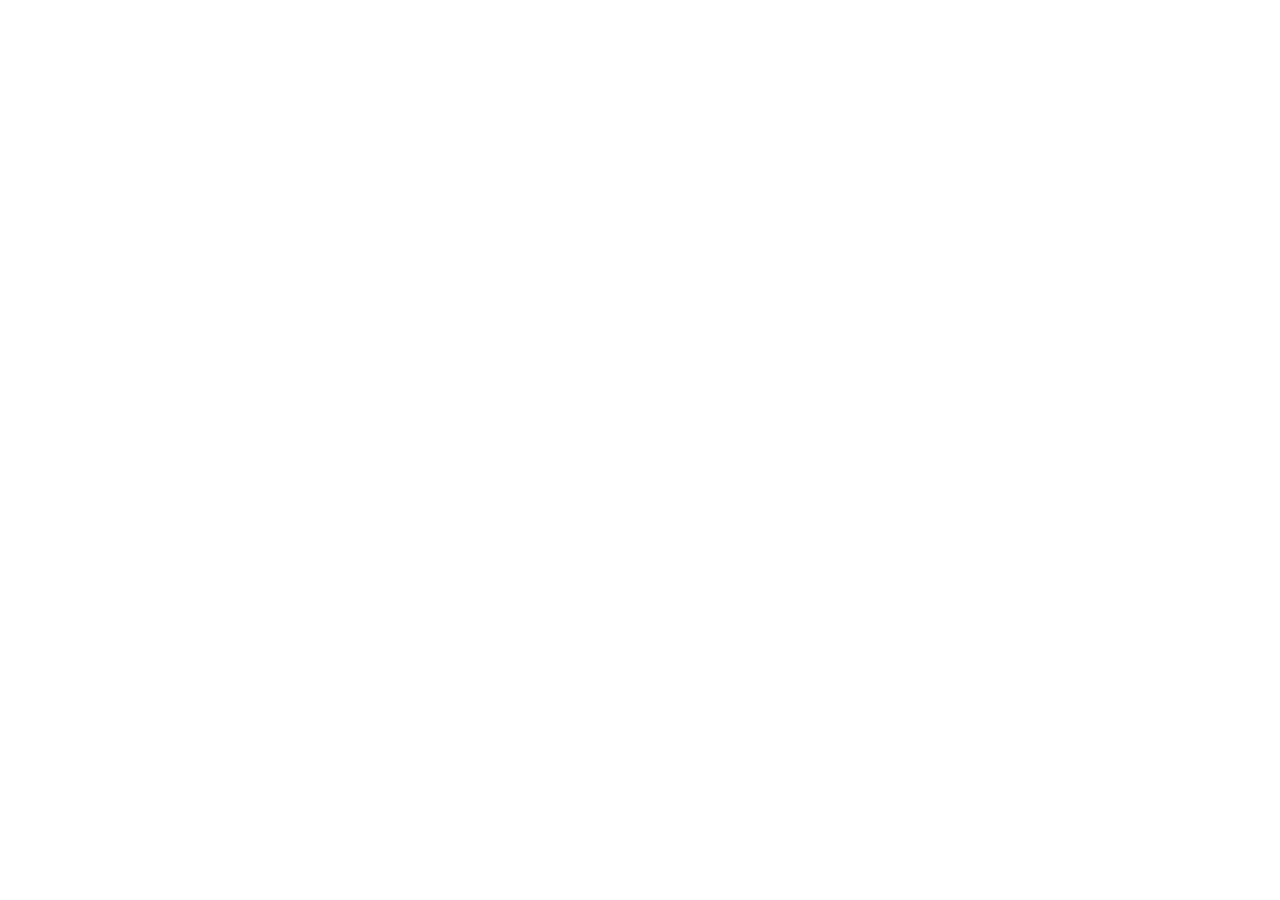
==== site celular/index.html @ 6396577e "1.0" ====
<!DOCTYPE html>
<html lang="en">
<head>
    <meta charset="UTF-8">
    <meta name="viewport" content="width=device-width, initial-scale 1.0">
    <title>BIBLIOTECA DO HEITOR</title>
    <link rel="stylesheet =" href="style.css">
</head>

<body>
    
</body>

</html>
---- site celular/style.css ----
:root {


    
}
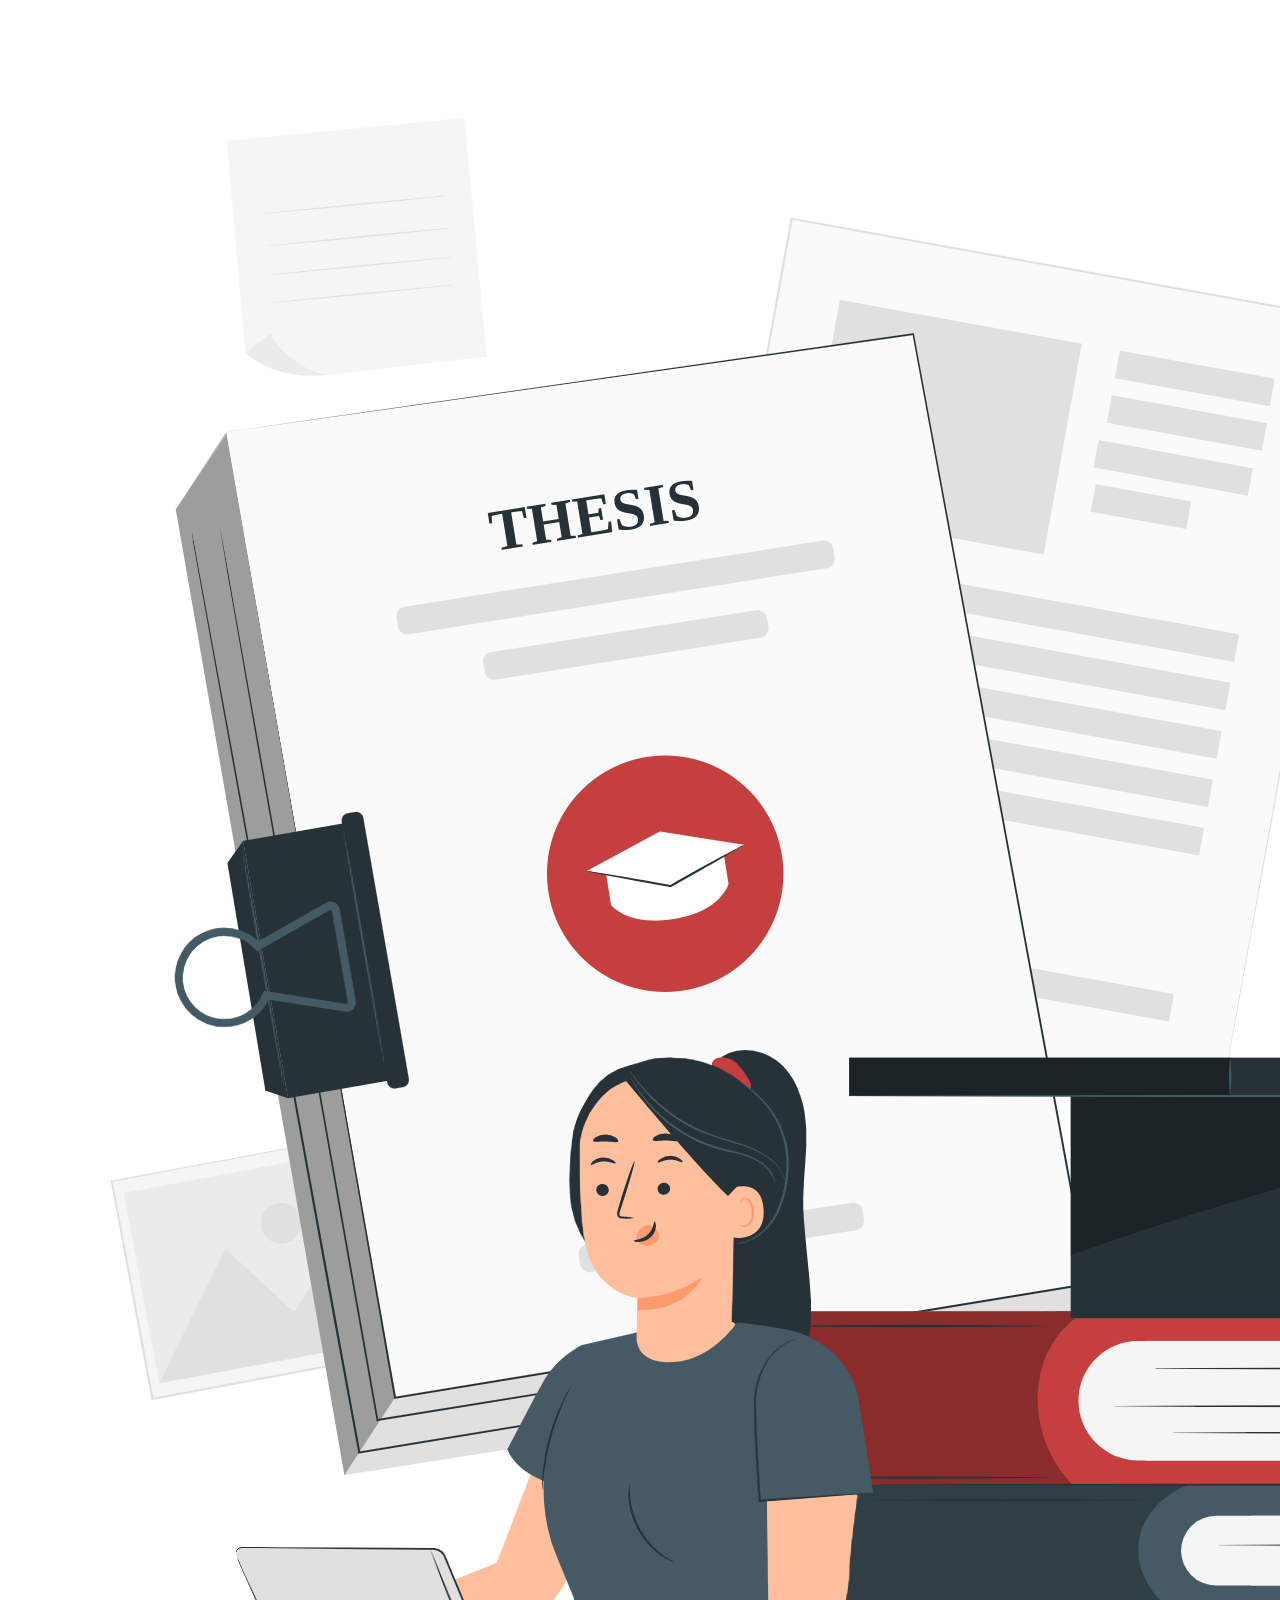
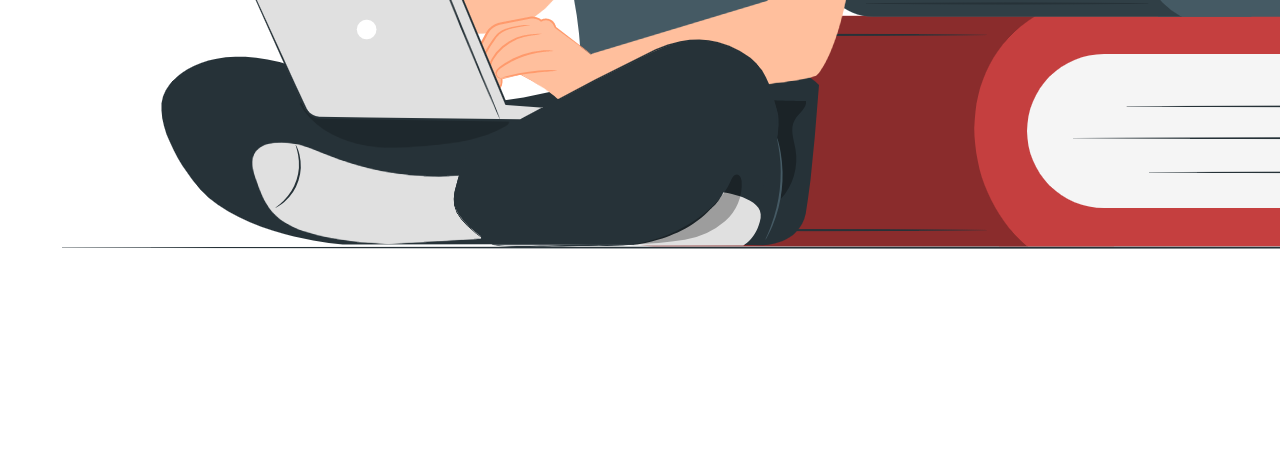
==== commit 8ad173ec: "Add files via upload" ====
--- a/site celular/index.html
+++ b/site celular/index.html
@@ -8,7 +8,14 @@
 </head>
 
 <body>
-    
+   <header class="cabeçalho">
+      <span class="cabeçalho__menu-hambuguer"></span>
+      <img class="" src="Thesis-pana.png" alt="BIBLIOTECA DO HEITOR">
+      <a href="#"><img src=""></a>
+      <a href="#"><img src=""></a>
+      <a href="#"><img src=""></a>
+     </header>
 </body>
 
 </html>
+<img src="" alt="">
--- a/site celular/style.css
+++ b/site celular/style.css
@@ -1,5 +1,10 @@
-:root {
+@import url("styles/header.css");
 
+:root{
 
+}
+
+body {
     
-}+}
+ 
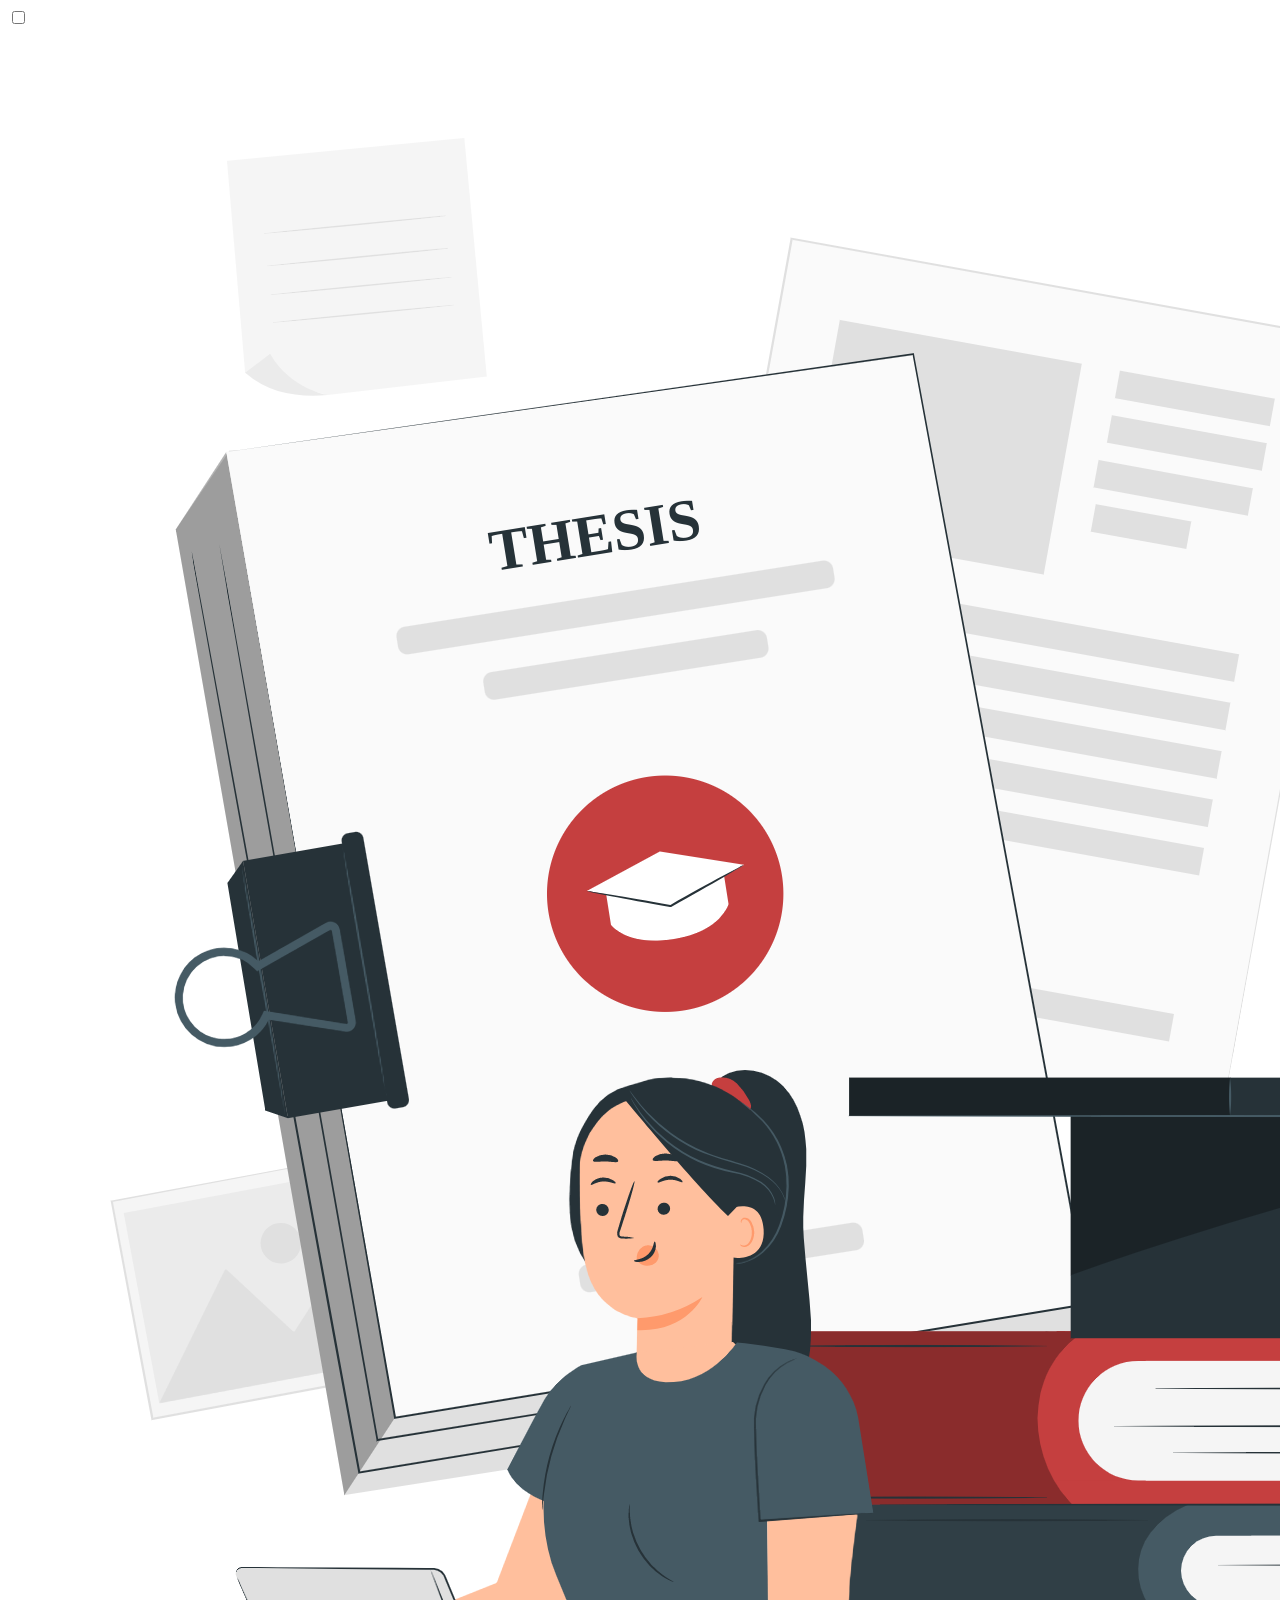
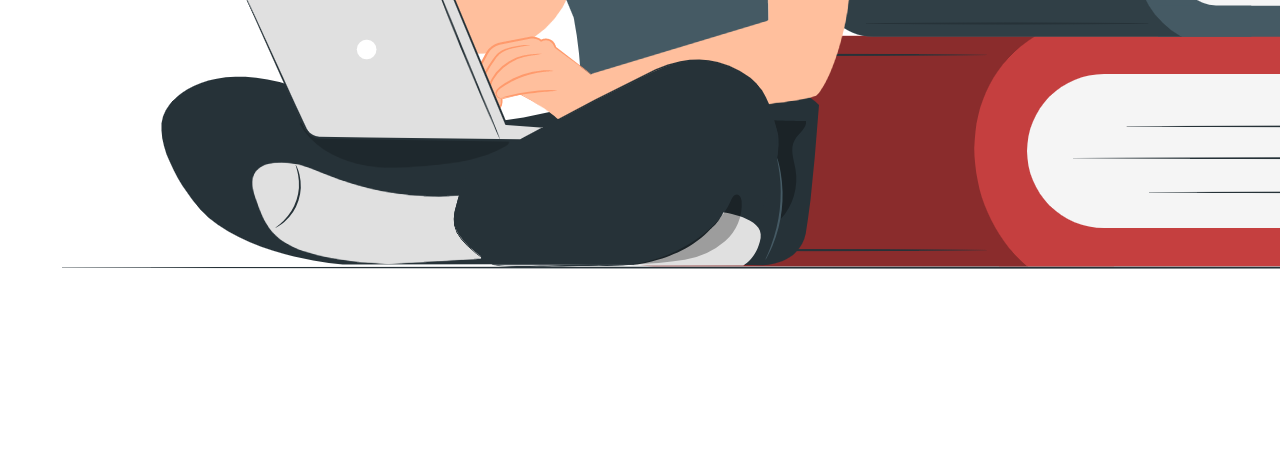
==== commit a87bfa8d: "7.0" ====
--- a/site celular/index.html
+++ b/site celular/index.html
@@ -9,8 +9,12 @@
 
 <body>
    <header class="cabeçalho">
-      <span class="cabeçalho__menu-hambuguer"></span>
-      <img class="" src="Thesis-pana.png" alt="BIBLIOTECA DO HEITOR">
+       <div class="container">
+        <input type="checkbox"id="menu" class="container__botao">
+          <span class="cabeçalho__menu-hambuguer"></span>
+          <img class="" src="Thesis-pana.png" alt="BIBLIOTECA DO HEITOR">
+       </div>
+            <div class=container>
       <a href="#"><img src=""></a>
       <a href="#"><img src=""></a>
       <a href="#"><img src=""></a>
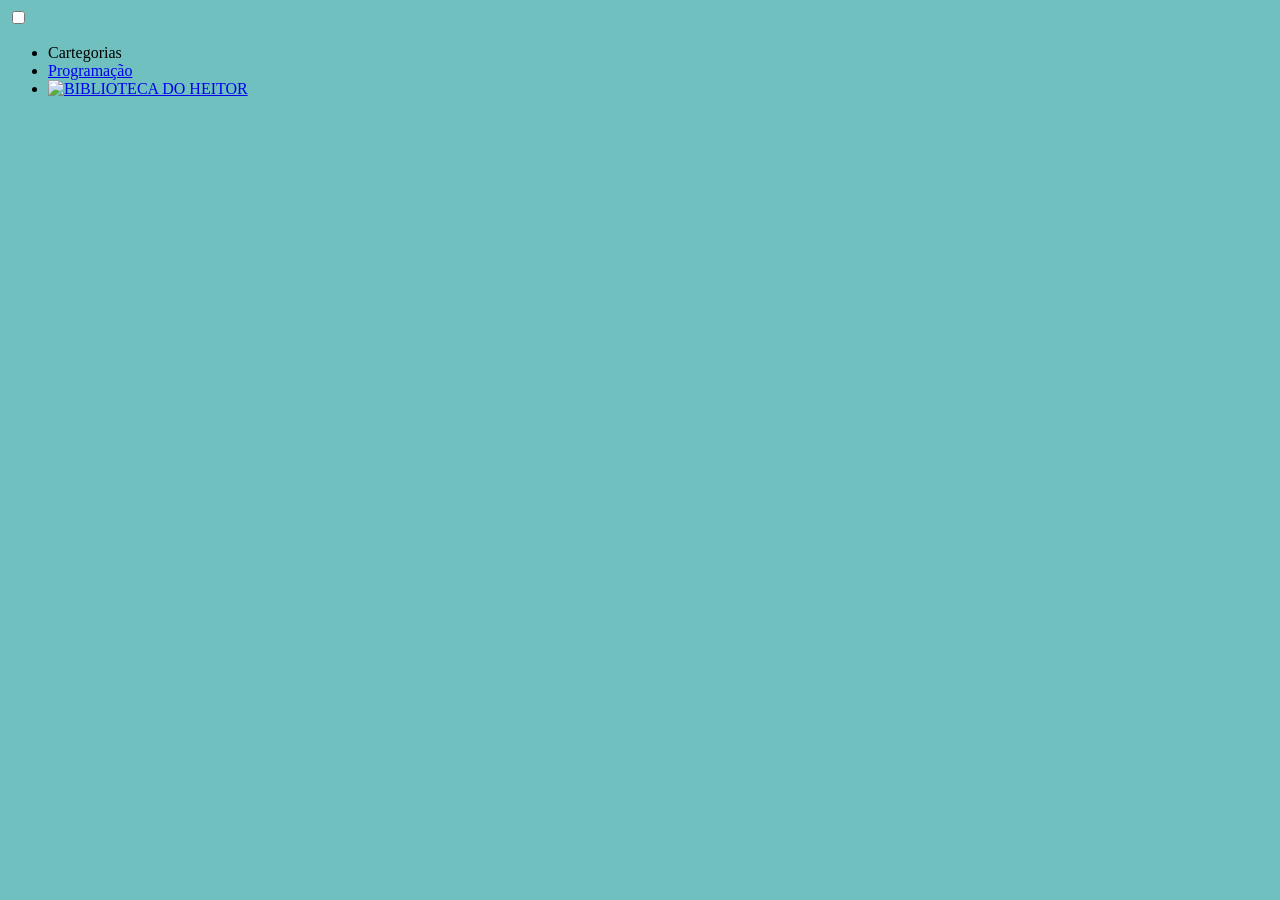
==== commit 5737ab65: "8.0" ====
--- a/site celular/index.html
+++ b/site celular/index.html
@@ -11,8 +11,20 @@
    <header class="cabeçalho">
        <div class="container">
         <input type="checkbox"id="menu" class="container__botao">
+         <label for="menu">
           <span class="cabeçalho__menu-hambuguer"></span>
-          <img class="" src="Thesis-pana.png" alt="BIBLIOTECA DO HEITOR">
+       </label>
+       <ul class="list menu">
+        <li class="lista-menu__titulo">Cartegorias</li>
+        <li class="lista-menu__item">
+            <a href="#" class="lista-menu__link">Programação</a>
+        </li>
+        <li class="lista-menu__item">
+            <a href="#" class="lista-menu__link"
+
+            </a>
+
+          <img class="" src="" alt="BIBLIOTECA DO HEITOR">
        </div>
             <div class=container>
       <a href="#"><img src=""></a>
--- a/site celular/style.css
+++ b/site celular/style.css
@@ -1,10 +1,10 @@
 @import url("styles/header.css");
 
 :root{
-
+ --color-de-fundo: rgb(113, 192, 192);
 }
 
 body {
-    
+ background-color: var(--color-de-fundo)    
 }
  
